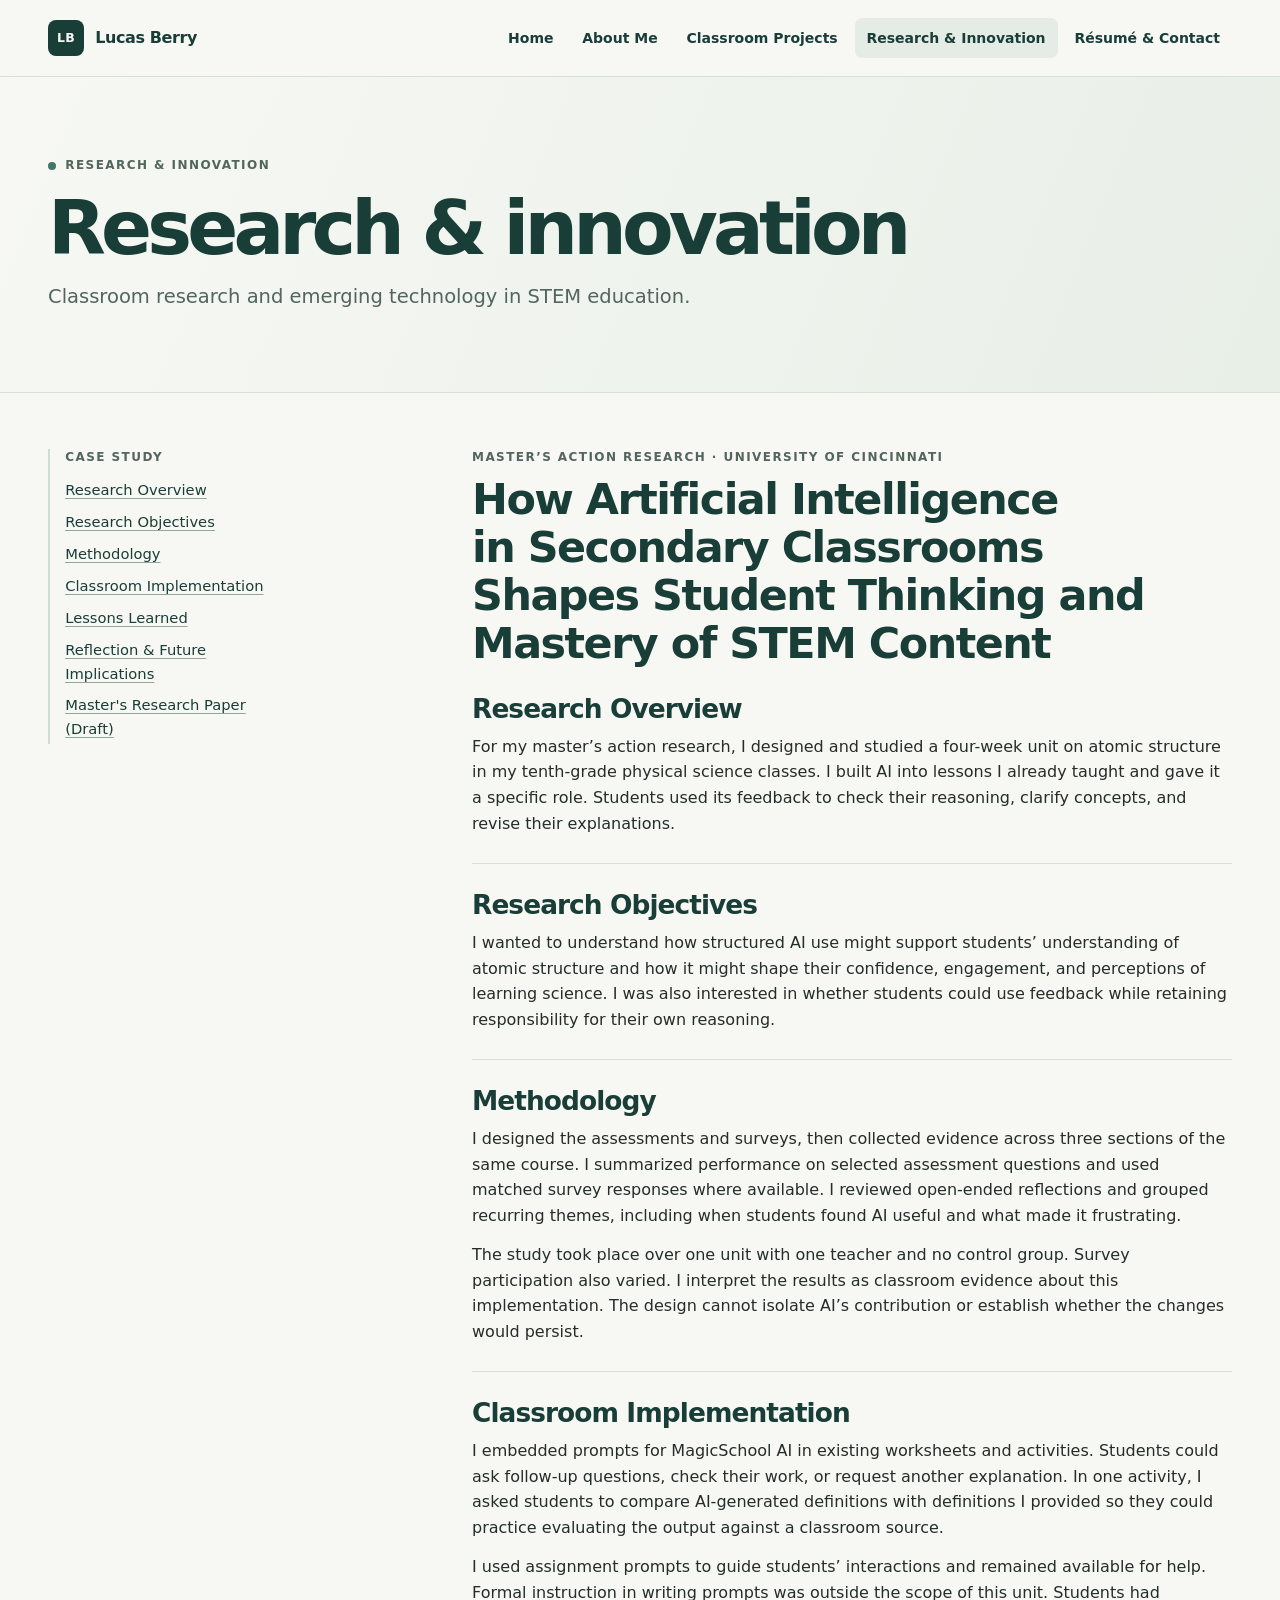
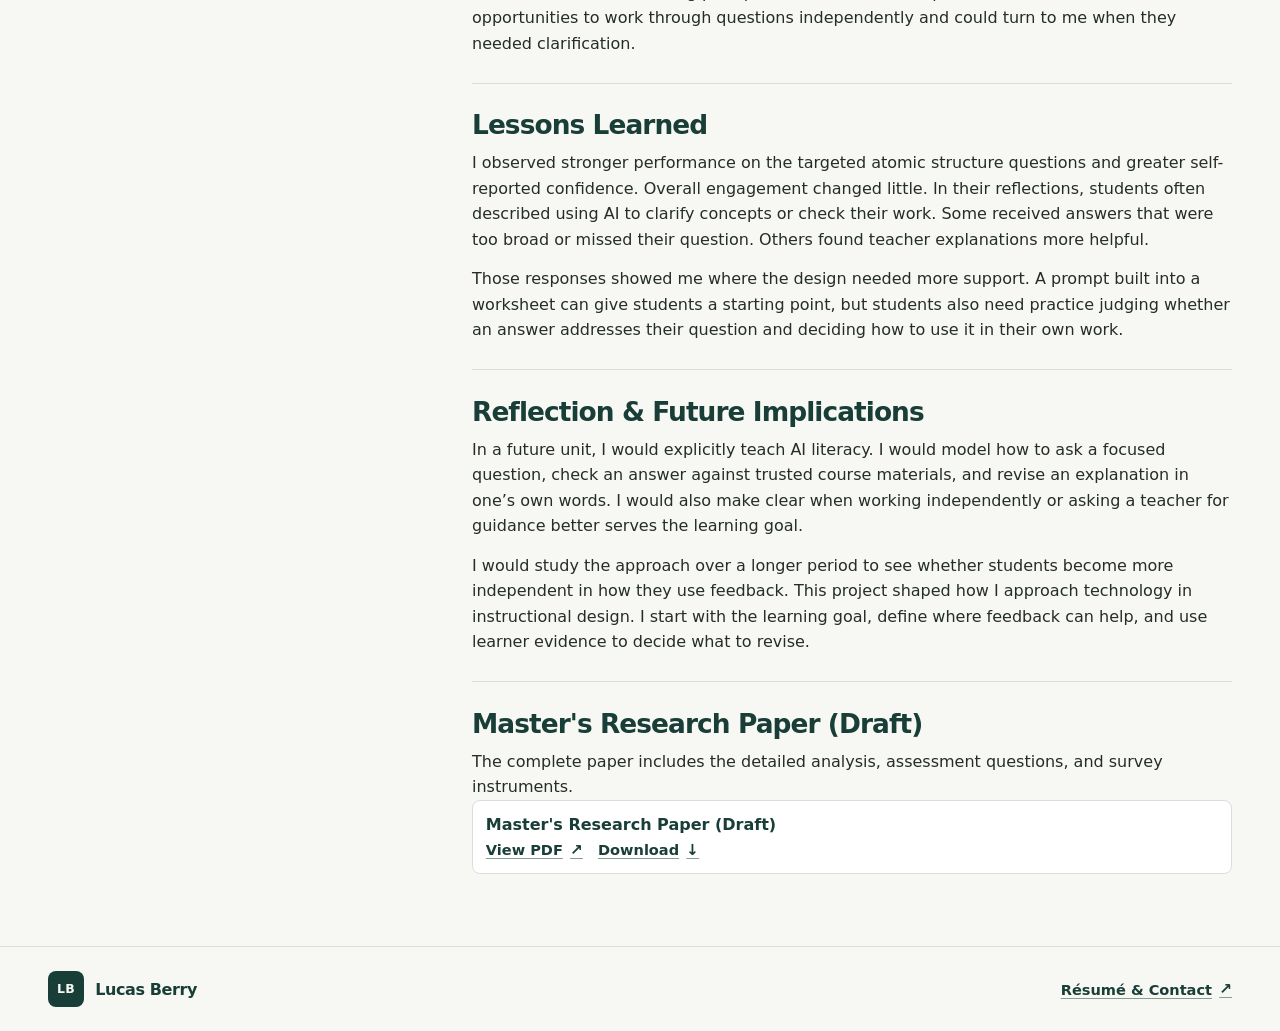
==== research-innovation.html @ 81631866 "Add files via upload" ====
<!doctype html>
<html lang="en">
<head>
  <meta charset="utf-8">
  <meta name="viewport" content="width=device-width, initial-scale=1">
  <meta name="robots" content="index, follow">
  <link rel="canonical" href="https://lucasberry-education.github.io/research-innovation.html">
  <meta name="description" content="Lucas Berry&#39;s University of Cincinnati action research on AI use and STEM learning in secondary classrooms.">
  <meta name="theme-color" content="#F7F8F4">
  <title>Research &amp; Innovation | Lucas Berry</title>
  <link rel="stylesheet" href="assets/site.css">
  <script src="assets/site.js" defer></script>
</head>
<body>
  <a class="skip-link" href="#main">Skip to content</a>
  <header class="site-header">
    <div class="wrap header-inner">
      <a class="brand" href="index.html" aria-label="Lucas Berry home"><span class="brand-mark" aria-hidden="true">LB</span><span>Lucas Berry</span></a>
      <button class="menu" type="button" aria-expanded="false" aria-controls="site-nav" hidden>Menu</button>
      <nav id="site-nav" aria-label="Primary"><ul><li><a href="index.html">Home</a></li><li><a href="about.html">About Me</a></li><li><a href="classroom-projects.html">Classroom Projects</a></li><li><a href="research-innovation.html" aria-current="page">Research &amp; Innovation</a></li><li><a href="resume-contact.html">R&#233;sum&#233; &amp; Contact</a></li></ul></nav>
    </div>
  </header>
  <main id="main" tabindex="-1"><section class="page-hero"><div class="wrap">
  <p class="eyebrow"><span class="indicator"></span> Research &amp; Innovation</p>
  <h1>Research &amp; innovation</h1>
  <p class="lead">Classroom research and emerging technology in STEM education.</p>
</div></section>
<div class="wrap content-layout research-layout" id="masters-research">
  <aside class="page-aside" aria-label="On this page"><p class="eyebrow">Case study</p><ul>
    <li><a href="#overview">Research Overview</a></li>
    <li><a href="#objectives">Research Objectives</a></li>
    <li><a href="#methodology">Methodology</a></li>
    <li><a href="#implementation">Classroom Implementation</a></li>
    <li><a href="#lessons">Lessons Learned</a></li>
    <li><a href="#implications">Reflection &amp; Future Implications</a></li>
    <li><a href="#paper">Master's Research Paper (Draft)</a></li>
  </ul></aside>
  <article class="content-stack">
    <header class="case-title">
      <p class="eyebrow">Master’s action research · University of Cincinnati</p>
      <h2>How Artificial Intelligence in Secondary Classrooms Shapes Student Thinking and Mastery of STEM Content</h2>
    </header>
    <section id="overview">
      <h3>Research Overview</h3>
      <p>For my master’s action research, I designed and studied a four-week unit on atomic structure in my tenth-grade physical science classes. I built AI into lessons I already taught and gave it a specific role. Students used its feedback to check their reasoning, clarify concepts, and revise their explanations.</p>
    </section>
    <section id="objectives">
      <h3>Research Objectives</h3>
      <p>I wanted to understand how structured AI use might support students’ understanding of atomic structure and how it might shape their confidence, engagement, and perceptions of learning science. I was also interested in whether students could use feedback while retaining responsibility for their own reasoning.</p>
    </section>
    <section id="methodology">
      <h3>Methodology</h3>
      <p>I designed the assessments and surveys, then collected evidence across three sections of the same course. I summarized performance on selected assessment questions and used matched survey responses where available. I reviewed open-ended reflections and grouped recurring themes, including when students found AI useful and what made it frustrating.</p>
      <p>The study took place over one unit with one teacher and no control group. Survey participation also varied. I interpret the results as classroom evidence about this implementation. The design cannot isolate AI’s contribution or establish whether the changes would persist.</p>
    </section>
    <section id="implementation">
      <h3>Classroom Implementation</h3>
      <p>I embedded prompts for MagicSchool AI in existing worksheets and activities. Students could ask follow-up questions, check their work, or request another explanation. In one activity, I asked students to compare AI-generated definitions with definitions I provided so they could practice evaluating the output against a classroom source.</p>
      <p>I used assignment prompts to guide students’ interactions and remained available for help. Formal instruction in writing prompts was outside the scope of this unit. Students had opportunities to work through questions independently and could turn to me when they needed clarification.</p>
    </section>
    <section id="lessons">
      <h3>Lessons Learned</h3>
      <p>I observed stronger performance on the targeted atomic structure questions and greater self-reported confidence. Overall engagement changed little. In their reflections, students often described using AI to clarify concepts or check their work. Some received answers that were too broad or missed their question. Others found teacher explanations more helpful.</p>
      <p>Those responses showed me where the design needed more support. A prompt built into a worksheet can give students a starting point, but students also need practice judging whether an answer addresses their question and deciding how to use it in their own work.</p>
    </section>
    <section id="implications">
      <h3>Reflection &amp; Future Implications</h3>
      <p>In a future unit, I would explicitly teach AI literacy. I would model how to ask a focused question, check an answer against trusted course materials, and revise an explanation in one’s own words. I would also make clear when working independently or asking a teacher for guidance better serves the learning goal.</p>
      <p>I would study the approach over a longer period to see whether students become more independent in how they use feedback. This project shaped how I approach technology in instructional design. I start with the learning goal, define where feedback can help, and use learner evidence to decide what to revise.</p>
    </section>
    <section id="paper">
      <h3>Master's Research Paper (Draft)</h3>
      <p>The complete paper includes the detailed analysis, assessment questions, and survey instruments.</p>
      <ul class="material-list"><li class='material'><span class='material-title'>Master&#39;s Research Paper (Draft)</span><div class='material-links'><a class='text-link' href='materials/berry-masters-action-research.pdf' aria-label='View Master&#39;s Research Paper (Draft)'>View PDF <span aria-hidden='true'>↗</span></a><a class='text-link' href='materials/berry-masters-action-research.pdf' download aria-label='Download Master&#39;s Research Paper (Draft)'>Download <span aria-hidden='true'>↓</span></a></div></li></ul>
    </section>
  </article>
</div>
</main>
  <footer class="site-footer"><div class="wrap footer-inner">
    <a class="brand" href="index.html" aria-label="Lucas Berry home"><span class="brand-mark" aria-hidden="true">LB</span><span>Lucas Berry</span></a>
    
    <a class="text-link" href="resume-contact.html">Résumé &amp; Contact <span aria-hidden="true">↗</span></a>
  </div></footer>
</body>
</html>
---- assets/site.css ----
:root {
  color-scheme: light;
  --forest: #193d37;
  --teal: #41766a;
  --sage: #ceddd5;
  --paper: #f7f8f4;
  --ink: #252d29;
  --muted: #53655e;
  --line: #d6dfd8;
  --white: #fff;
  --page: 1184px;
  --sans: Inter, "Segoe UI", system-ui, sans-serif;
  --serif: "Instrument Serif", Georgia, serif;
}
*, *::before, *::after { box-sizing: border-box; }
html { scroll-behavior: smooth; }
body { margin: 0; background: var(--paper); color: var(--ink); font: 16px/1.6 var(--sans); }
[hidden] { display: none !important; }
a { color: var(--forest); text-underline-offset: .22em; }
button { font: inherit; }
:focus-visible { outline: 3px solid var(--forest); outline-offset: 4px; }
main:focus { outline: none; }
[id] { scroll-margin-top: 1.5rem; }
h1, h2, h3, p, ul, figure { margin: 0; }
h1, h2, h3 { overflow-wrap: anywhere; color: var(--forest); line-height: 1.12; letter-spacing: -.035em; text-wrap: balance; }
h2 { font-size: clamp(1.8rem, 3.25vw, 2.7rem); }
h3 { font-size: clamp(1.25rem, 2.2vw, 1.65rem); }
p + p { margin-top: .85rem; }
.wrap { width: min(calc(100% - 4rem), var(--page)); margin-inline: auto; }
.skip-link { position: fixed; z-index: 10; top: .75rem; left: .75rem; transform: translateY(-200%); padding: .65rem 1rem; border-radius: .4rem; background: var(--white); }
.skip-link:focus { transform: translateY(0); }
.site-header { position: relative; z-index: 2; background: var(--paper); border-bottom: 1px solid var(--line); }
.header-inner, .footer-inner { min-height: 76px; display: flex; align-items: center; justify-content: space-between; gap: 1rem; }
.brand { display: inline-flex; align-items: center; gap: .7rem; color: var(--forest); text-decoration: none; font-weight: 750; white-space: nowrap; letter-spacing: -.025em; }
.brand-mark { width: 36px; height: 36px; display: grid; place-items: center; border-radius: 8px; background: var(--forest); color: var(--paper); font-size: .78rem; letter-spacing: .025em; }
#site-nav ul { list-style: none; display: flex; align-items: center; gap: .3rem; padding: 0; }
#site-nav a, .menu { display: inline-flex; padding: .55rem .75rem; color: var(--forest); font-size: .875rem; font-weight: 650; border-radius: 7px; text-decoration: none; }
#site-nav a:hover, #site-nav a[aria-current="page"], .menu:hover { background: #e4ece5; }
.menu { background: transparent; border: 1px solid #8da79b; cursor: pointer; }
.hero { position: relative; overflow: hidden; background: linear-gradient(115deg, var(--paper) 41%, #e8efe7); border-bottom: 1px solid var(--line); }
.hero-inner { position: relative; min-height: 470px; display: flex; align-items: center; padding-block: 74px 80px; }
.hero-content { z-index: 1; position: relative; }
.eyebrow { display: flex; align-items: center; gap: .58rem; font-size: .75rem; line-height: 1.45; letter-spacing: .12em; font-weight: 750; text-transform: uppercase; color: var(--muted); }
.indicator { width: 8px; height: 8px; border-radius: 50%; background: var(--teal); flex: 0 0 auto; }
.hero h1 { margin-top: 17px; font-size: clamp(2.65rem, 5.8vw, 5.25rem); letter-spacing: -.072em; }
.hero-line { margin-top: .22rem; font: italic clamp(2.1rem, 4.35vw, 3.85rem)/1.05 var(--serif); color: #3c7063; letter-spacing: -.055em; }
.hero-description { max-width: 460px; margin-top: 1.3rem; color: var(--muted); font-size: clamp(1rem, 1.5vw, 1.15rem); }
.actions { display: flex; flex-wrap: wrap; gap: .7rem; margin-top: 1.75rem; }
.button { display: inline-flex; justify-content: space-between; align-items: center; gap: .85rem; min-height: 46px; padding: .67rem 1rem; border: 1px solid var(--forest); border-radius: 8px; text-decoration: none; font-size: .9rem; font-weight: 700; }
.menu { min-height: 44px; }
.page-aside a { min-height: 32px; }
.button span, .text-link span { font-size: 1.05em; }
.button.primary { color: var(--paper); background: var(--forest); }
.button.primary:hover { background: #28584e; }
.button.secondary { border-color: #8ba69a; color: var(--forest); background: #f7f8f4; }
.button.secondary:hover { background: #e4ece5; }
.hero-art { position: absolute; top: 5%; bottom: 4%; right: -3%; width: 57%; overflow: hidden; opacity: .76; background-image: linear-gradient(#7b9b8b30 1px, transparent 1px), linear-gradient(90deg, #7b9b8b30 1px, transparent 1px); background-size: 34px 34px; mask-image: radial-gradient(ellipse at 63% 49%, #000 22%, #000d 49%, transparent 78%); }
.orbit { position: absolute; left: 55%; top: 50%; width: min(86%, 490px); height: 54%; border: 1px solid #76a08f; border-radius: 50%; transform: translate(-50%, -50%) rotate(-25deg); }
.orbit-two { transform: translate(-50%, -50%) rotate(25deg); }
.orbit-three { transform: translate(-50%, -50%) rotate(90deg); }
.orbit-dot { position: absolute; width: 11px; height: 11px; border-radius: 50%; background: var(--teal); box-shadow: 0 0 0 5px #b7cfc2b0; }
.dot-one { left: 35%; top: 25%; }
.dot-two { left: 76%; top: 67%; }
.dot-three { left: 65%; top: 22%; width: 6px; height: 6px; }
.plot-plus { position: absolute; color: var(--teal); font: 1rem/1 ui-monospace, monospace; }
.plus-one { left: 17%; top: 63%; }
.plus-two { right: 13%; top: 31%; }
.plus-three { right: 34%; bottom: 12%; }
.section { padding-block: 65px; }
.section-heading { display: flex; align-items: baseline; justify-content: space-between; gap: 1rem; flex-wrap: wrap; margin-bottom: 1.5rem; }
.text-link { display: inline-flex; align-items: center; gap: .45rem; font-size: .91rem; font-weight: 700; text-decoration-color: #849e92; }
.text-link:hover { text-decoration-color: currentColor; }
.project-grid { display: grid; grid-template-columns: repeat(2, minmax(0, 1fr)); gap: 1.35rem; }
.gallery-grid { grid-template-columns: repeat(3, minmax(0, 1fr)); }
.project-card { display: flex; flex-direction: column; min-width: 0; overflow: hidden; border: 1px solid var(--line); border-radius: 14px; color: inherit; background: var(--white); text-decoration: none; box-shadow: 0 2px 8px #193d3709; transition: transform 180ms ease, box-shadow 180ms ease; }
.project-card:hover { transform: translateY(-3px); box-shadow: 0 9px 24px #193d3718; }
.cover { min-height: 176px; background-color: var(--sage); background-size: cover; background-position: center; }
.cover-research { background-color: var(--forest); background-image: url('research.jpg'), linear-gradient(128deg, #1b3e36, #608379); background-position: center 48%; }
.cover-travel { background-image: url('travel.jpg'), linear-gradient(134deg, #799083, #ceddd5); background-position: center 53%; }
.cover-plain { background-color: #c5d7cd; background-image: repeating-linear-gradient(126deg, transparent 0 26px, #6a9a872b 26px 27px, transparent 27px 54px), linear-gradient(115deg, #dce6df, #a4c1b2); }
.cover-ai-data-center { background-color: #5f867a; background-image: linear-gradient(#f7f8f43b 1px, transparent 1px), linear-gradient(90deg, #f7f8f43b 1px, transparent 1px), radial-gradient(ellipse at 30% 30%, #92b3a5, #294f46); background-size: 22px 22px, 22px 22px, cover; }
.card-copy { position: relative; padding: 1.25rem 3.65rem 1.35rem 1.35rem; display: grid; gap: .43rem; flex: 1; align-content: start; }
.card-copy p:not(.eyebrow) { margin: 0; color: var(--muted); font-size: .95rem; }
.card-copy h3 { text-wrap: wrap; }
.card-arrow { position: absolute; right: 1rem; top: 1.15rem; width: 36px; height: 36px; display: grid; place-items: center; background: #eef4ee; color: var(--forest); border-radius: 50%; font-weight: 700; }
.project-card:hover .card-arrow { background: var(--sage); }
.expertise-section { background: #edf2eb; border-block: 1px solid var(--line); }
.expertise-layout { display: grid; grid-template-columns: .8fr 1.2fr; gap: 2rem; }
.expertise-layout .text-link { margin-top: .9rem; }
.expertise-list { list-style: none; display: flex; flex-wrap: wrap; gap: .55rem; align-content: start; padding: 0; }
.expertise-list li { padding: .48rem .8rem; border: 1px solid #bbcdc2; border-radius: 7px; background: var(--paper); color: var(--forest); font-size: .9rem; font-weight: 650; }
.site-footer { border-top: 1px solid var(--line); }
.footer-inner { min-height: 84px; }
.footer-note { color: var(--muted); font-size: .82rem; }
.page-hero { border-bottom: 1px solid var(--line); background: linear-gradient(112deg, var(--paper), #e8efe7); }
.page-hero .wrap { padding-block: clamp(3rem, 7vw, 5rem); }
.page-hero h1 { max-width: 980px; margin: .7rem 0; font-size: clamp(2.45rem, 6.2vw, 4.7rem); letter-spacing: -.064em; }
.lead { max-width: 650px; color: var(--muted); font-size: clamp(1rem, 2vw, 1.22rem); }
.content-layout { display: grid; grid-template-columns: minmax(190px, 245px) minmax(0, 760px); justify-content: space-between; gap: clamp(2rem, 6vw, 5rem); padding-block: 3.5rem 4.5rem; }
.page-aside, .profile-panel { align-self: start; }
.page-aside { border-left: 2px solid var(--sage); padding-left: .95rem; }
.page-aside ul { list-style: none; margin-top: .5rem; padding: 0; }
.page-aside a { display: inline-block; padding-block: .24rem; font-size: .92rem; text-decoration-color: #91a79b; }
.content-stack { min-width: 0; }
.content-stack > section { padding-block: 1.65rem; border-bottom: 1px solid var(--line); }
.content-stack > section:first-child { padding-top: 0; }
.content-stack > section:last-child { padding-bottom: 0; border-bottom: 0; }
.content-stack section h2, .profile-panel h2 { font-size: clamp(1.4rem, 2.65vw, 2rem); }
.content-stack section h2, .content-stack section h3 { margin-bottom: .65rem; }
.placeholder { color: var(--muted); background: #edf2eb; border-left: 2px solid #a7bfb1; padding: .62rem .8rem; margin-top: .55rem; font-size: .93rem; }
.profile-panel { background: #edf2eb; border: 1px solid var(--line); padding: 1.1rem; border-radius: 12px; }
.profile-panel h2 { font-size: 1.12rem; margin-bottom: .6rem; }
.profile-panel h2:not(:first-child) { margin-top: 1.55rem; }
.profile-panel .placeholder { background: var(--paper); overflow-wrap: anywhere; }
.case-title h2 { margin-top: .55rem; font-size: clamp(1.8rem, 3.35vw, 2.75rem); }
.case-back { margin-top: 1.2rem; }
.material-list { display: grid; gap: .55rem; list-style: none; padding: 0; }
.material { background: var(--white); border: 1px solid var(--line); border-radius: 8px; padding: .7rem .8rem; }
.material-title { display: block; color: var(--forest); font-weight: 700; }
.material-state { color: var(--muted); font-size: .86rem; }
.material details { margin-top: .5rem; }
.material summary { padding-block: .45rem; min-height: 36px; cursor: pointer; font-size: .9rem; color: var(--forest); font-weight: 700; }
.material iframe { width: 100%; min-height: 450px; border: 1px solid var(--line); margin-top: .6rem; }
.material img { display: block; max-width: 100%; height: auto; margin-top: .6rem; }
.material-links { display: flex; flex-wrap: wrap; gap: .45rem .95rem; }
@media (max-width: 920px) {
  .header-inner { flex-wrap: wrap; gap: 0 1rem; min-height: 66px; padding-block: .75rem; }
  #site-nav { flex-basis: 100%; margin-top: .6rem; }
  #site-nav ul { flex-wrap: wrap; }
  .hero-art { right: -15%; width: 69%; opacity: .57; }
  .gallery-grid { grid-template-columns: repeat(2, minmax(0, 1fr)); }
}
@media (max-width: 620px) {
  .wrap { width: calc(100% - 2rem); }
  #site-nav ul { display: grid; }
  #site-nav a { display: flex; min-height: 44px; align-items: center; }
  .hero-inner { min-height: 0; padding-block: 3.4rem 3.75rem; }
  .hero-art { width: 102%; top: 6%; bottom: 2%; right: -49%; opacity: .32; }
  .desktop-break { display: none; }
  .hero-line { max-width: 12em; }
  .section { padding-block: 2.65rem; }
  .project-grid, .expertise-layout, .content-layout { grid-template-columns: minmax(0, 1fr); gap: 1rem; }
  .content-layout { padding-block: 2rem 3rem; gap: 2rem; }
  .footer-inner { flex-wrap: wrap; justify-content: flex-start; padding-block: 1.15rem; }
  .footer-note { order: 1; flex-basis: 100%; }
}
@media (prefers-reduced-motion: no-preference) {
  main { animation: enter 240ms ease-out both; }
  @keyframes enter { from { opacity: .87; transform: translateY(4px); } }
}
@media (prefers-reduced-motion: reduce) {
  *, *::before, *::after { scroll-behavior: auto !important; animation-duration: .01ms !important; transition-duration: .01ms !important; }
}
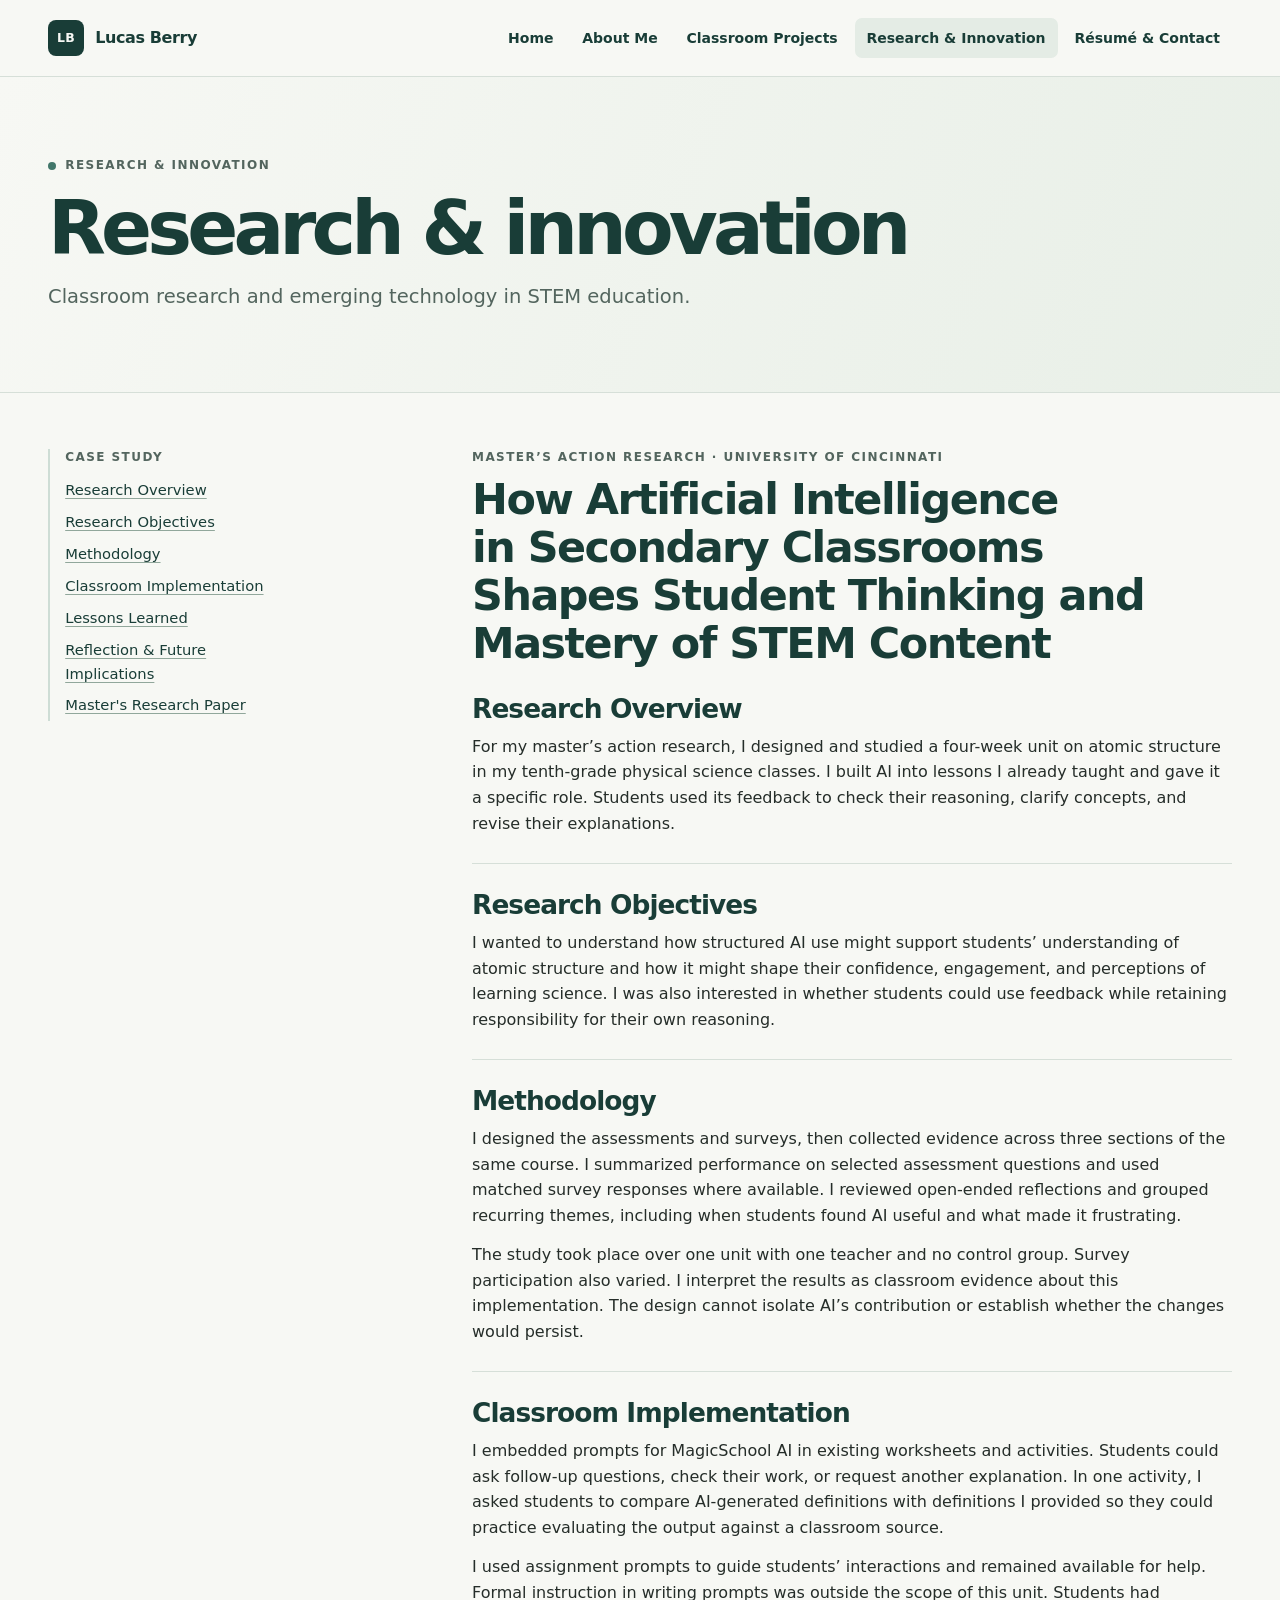
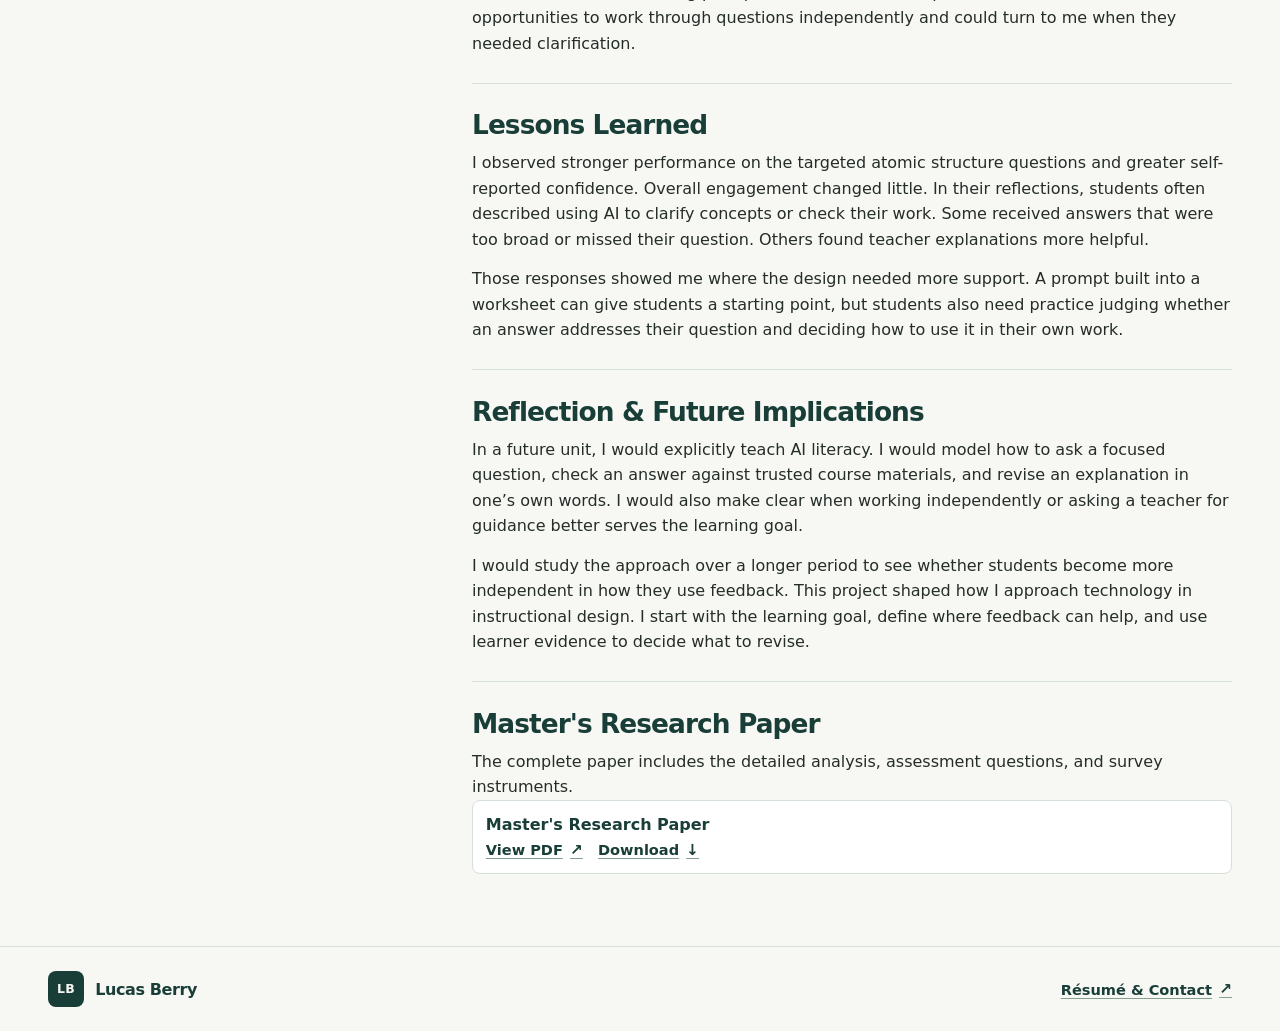
==== commit ddab118c: "Update research-innovation.html" ====
--- a/research-innovation.html
+++ b/research-innovation.html
@@ -33,7 +33,7 @@
     <li><a href="#implementation">Classroom Implementation</a></li>
     <li><a href="#lessons">Lessons Learned</a></li>
     <li><a href="#implications">Reflection &amp; Future Implications</a></li>
-    <li><a href="#paper">Master's Research Paper (Draft)</a></li>
+    <li><a href="#paper">Master's Research Paper </a></li>
   </ul></aside>
   <article class="content-stack">
     <header class="case-title">
@@ -69,9 +69,9 @@
       <p>I would study the approach over a longer period to see whether students become more independent in how they use feedback. This project shaped how I approach technology in instructional design. I start with the learning goal, define where feedback can help, and use learner evidence to decide what to revise.</p>
     </section>
     <section id="paper">
-      <h3>Master's Research Paper (Draft)</h3>
+      <h3>Master's Research Paper </h3>
       <p>The complete paper includes the detailed analysis, assessment questions, and survey instruments.</p>
-      <ul class="material-list"><li class='material'><span class='material-title'>Master&#39;s Research Paper (Draft)</span><div class='material-links'><a class='text-link' href='materials/berry-masters-action-research.pdf' aria-label='View Master&#39;s Research Paper (Draft)'>View PDF <span aria-hidden='true'>↗</span></a><a class='text-link' href='materials/berry-masters-action-research.pdf' download aria-label='Download Master&#39;s Research Paper (Draft)'>Download <span aria-hidden='true'>↓</span></a></div></li></ul>
+      <ul class="material-list"><li class='material'><span class='material-title'>Master&#39;s Research Paper </span><div class='material-links'><a class='text-link' href='materials/berry-masters-action-research.pdf' aria-label='View Master&#39;s Research Paper '>View PDF <span aria-hidden='true'>↗</span></a><a class='text-link' href='materials/berry-masters-action-research.pdf' download aria-label='Download Master&#39;s Research Paper '>Download <span aria-hidden='true'>↓</span></a></div></li></ul>
     </section>
   </article>
 </div>
@@ -82,4 +82,4 @@
     <a class="text-link" href="resume-contact.html">Résumé &amp; Contact <span aria-hidden="true">↗</span></a>
   </div></footer>
 </body>
-</html>+</html>
